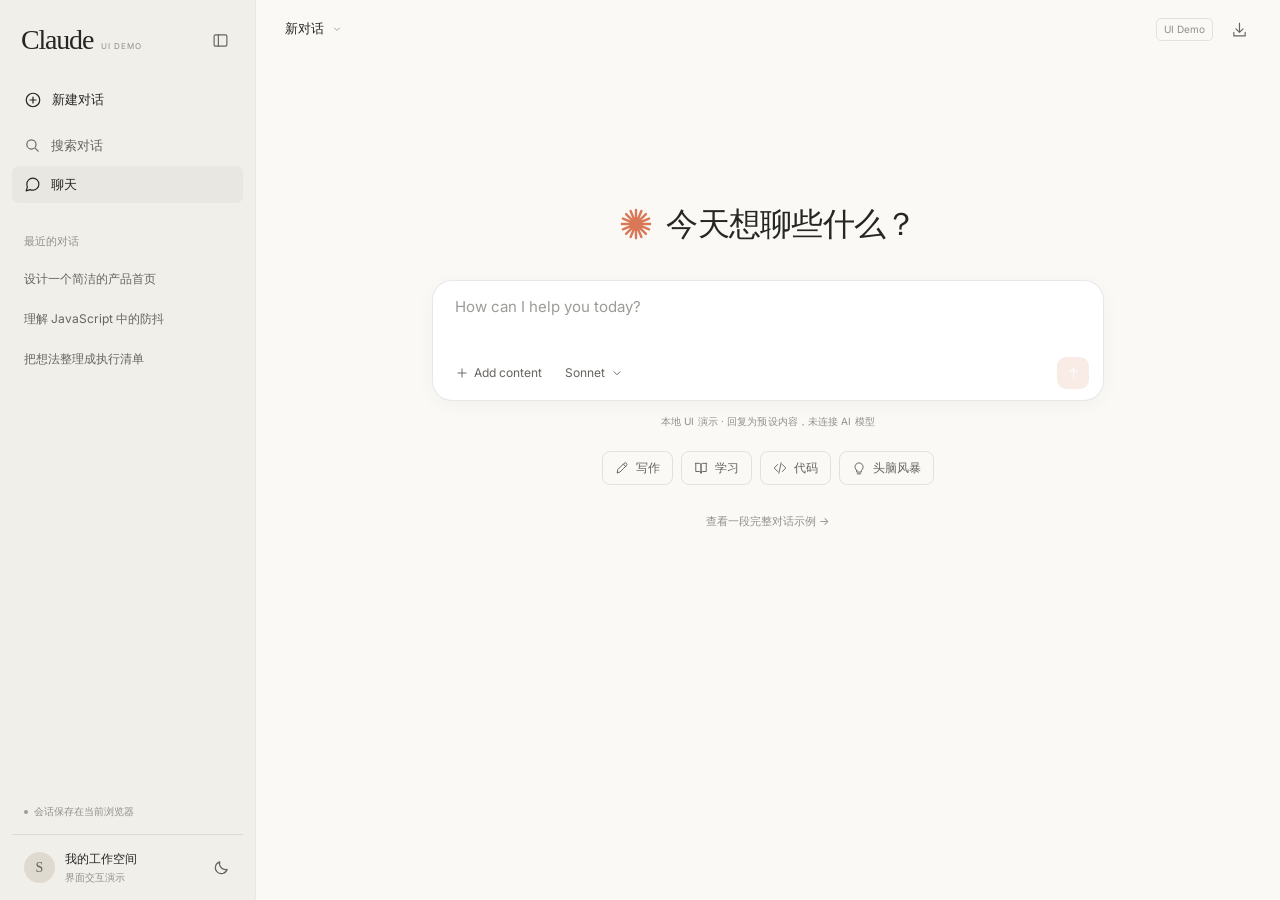
==== examples/claude-chat/index.html @ a217b553 "Add approved chat demo and reusable v3 design reference" ====
<!doctype html>
<html lang="zh-CN" data-theme="light">
<head><meta charset="utf-8"><meta name="viewport" content="width=device-width,initial-scale=1"><meta name="description" content="Claude 风格的完整聊天界面交互示例。会话、模型菜单、附件、思考过程、消息与深色主题。"><meta name="theme-color" content="#faf9f6"><title>Claude UI Demo</title><link rel="icon" href="assets/favicon.svg"><link rel="stylesheet" href="assets/fonts.css"><link rel="stylesheet" href="assets/reference.css"><link rel="stylesheet" href="assets/chat.css"></head>
<body>
<a class="skip" href="#main-content">跳到聊天内容</a>
<div class="app" id="app">
  <button id="nav-scrim" class="nav-scrim" aria-label="关闭会话导航" tabindex="-1"></button>
  <aside class="sidebar" id="sidebar" aria-label="会话导航">
    <div class="sidebar-brand"><button class="wordmark" data-action="new" aria-label="开始新对话">Claude<span>UI DEMO</span></button><button class="icon-btn" data-action="toggle-nav" aria-label="收起侧栏" title="收起侧栏"><span data-icon="panel"></span></button></div>
    <button class="new-chat" data-action="new"><span data-icon="plus-circle"></span><span>新建对话</span><kbd>⌘ ⇧ O</kbd></button>
    <button class="nav-item" data-action="search"><span data-icon="search"></span><span>搜索对话</span><kbd>⌘ K</kbd></button>
    <button class="nav-item active" data-action="home"><span data-icon="chat"></span><span>聊天</span></button>
    <div class="history-label">最近的对话</div><nav id="history" class="history" aria-label="最近的对话"></nav>
    <div class="sidebar-bottom"><div class="local-hint"><span></span>会话保存在当前浏览器</div><div class="account-row"><button class="account" data-action="about"><span class="avatar">S</span><span><strong>我的工作空间</strong><small>界面交互演示</small></span></button><button class="icon-btn" data-action="theme" id="theme-button" aria-label="切换深色主题" title="切换深色主题"><span data-icon="moon"></span></button></div></div>
  </aside>
  <div class="workspace"><header class="topbar"><div class="topbar-left"><button class="icon-btn open-sidebar" data-action="toggle-nav" aria-label="展开会话导航" aria-controls="sidebar" aria-expanded="false"><span data-icon="panel"></span></button><button id="thread-title" class="thread-title" data-action="rename">新对话<span data-icon="chevron-down"></span></button></div><div class="topbar-right"><span class="demo-badge">UI Demo</span><button class="icon-btn" data-action="export" aria-label="导出当前对话" title="导出当前对话"><span data-icon="download"></span></button></div></header><main id="main-content" tabindex="-1"></main></div>
</div>
<dialog id="search-dialog" class="search-dialog" aria-labelledby="search-heading"><h2 id="search-heading" class="sr-only">搜索对话</h2><div class="search-field"><span data-icon="search"></span><input id="search-input" aria-label="搜索对话内容" placeholder="搜索对话…" autocomplete="off"><button data-action="close-search" class="escape-key">ESC</button></div><div id="search-results"></div><footer>搜索标题与消息内容<span>Enter 打开 · Esc 关闭</span></footer></dialog>
<dialog id="rename-dialog" class="small-dialog" aria-labelledby="rename-heading"><h2 id="rename-heading">重命名对话</h2><form id="rename-form"><label for="rename-input" class="sr-only">对话标题</label><input id="rename-input" class="text-field" maxlength="80" required><div class="dialog-actions"><button type="button" class="btn secondary" data-action="close-rename">取消</button><button class="btn ink" type="submit">保存</button></div></form></dialog>
<dialog id="about-dialog" class="small-dialog" aria-labelledby="about-heading"><div class="about-symbol" data-icon="asterisk"></div><h2 id="about-heading">Claude 风格聊天界面</h2><p>这个实例用于体验布局与交互。模型菜单、会话记录、附件和消息操作可用；回复来自本地预设，没有连接真实 AI 模型。</p><p>对话与附件文本只保存在当前浏览器，不上传到服务器。可以导出为 Markdown。</p><div class="dialog-actions"><button class="btn ink" data-action="close-about">了解</button></div></dialog>
<input type="file" id="file-input" accept=".txt,.md,.json" hidden><div class="toast" id="toast" role="status" aria-live="polite"></div>
<script src="assets/interactions.js"></script><script src="assets/chat.js"></script>
</body></html>
---- examples/claude-chat/assets/fonts.css ----
@font-face{font-family:Inter;font-style:normal;font-weight:400;font-display:swap;src:url('fonts/inter-400.ttf') format('truetype');}
@font-face{font-family:Inter;font-style:normal;font-weight:500;font-display:swap;src:url('fonts/inter-500.ttf') format('truetype');}
@font-face{font-family:Inter;font-style:normal;font-weight:600;font-display:swap;src:url('fonts/inter-600.ttf') format('truetype');}
---- examples/claude-chat/assets/reference.css ----
/* Claude web reference v2.0 · Figma 2026-10-14 / integration 2026-10-15
 * Source: MCP Apps for Claude Community UI kit v1.1.
 * Color values: visible canvas annotations, not Figma API values.
 * --ref-* sizes, spacing, layout and component aliases are recommendations.
 * Conflicting source annotations are quarantined in tokens.json.
 * No font binaries, Claude logos, production CSS or runtime SDK included.
 */
:root, [data-theme="light"] {
  color-scheme: light;
  --color-background-primary: #ffffff;
  --color-background-secondary: #f5f4ed;
  --color-background-tertiary: #faf9f5;
  --color-background-inverse: #141413;
  --color-background-ghost: rgb(255 255 255 / 0);
  --color-background-disabled: rgb(255 255 255 / .5);
  --color-text-primary: #141413;
  --color-text-secondary: #3d3d3a;
  --color-text-tertiary: #73726c;
  --color-text-inverse: #ffffff;
  --color-text-ghost: rgb(115 114 108 / .5);
  --color-text-info: #3266ad;
  --color-text-danger: #7f2c28;
  --color-text-success: #275b19;
  --color-text-warning: #5a4815;
  --color-border-primary: rgb(31 30 29 / .4);
  --color-border-secondary: rgb(31 30 29 / .3);
  --color-border-tertiary: rgb(31 30 29 / .15);
  --color-border-inverse: rgb(255 255 255 / .3);
  --color-border-ghost: rgb(31 30 29 / 0);
  --color-border-info: #4682d5;
  --color-border-danger: #a73339;
  --color-border-success: #437426;
  --color-border-warning: #805c1f;
  --color-border-disabled: rgb(31 30 29 / .1);
  --color-ring-primary: rgb(20 20 19 / .7);
  --color-ring-secondary: rgb(61 61 58 / .7);
  --color-ring-inverse: rgb(255 255 255 / .7);
  --color-ring-info: rgb(50 102 173 / .5);
  --color-ring-danger: rgb(167 61 57 / .5);
  --color-ring-success: rgb(67 116 38 / .5);
  --color-ring-warning: rgb(128 92 31 / .5);
}

[data-theme="dark"] {
  color-scheme: dark;
  --color-background-primary: #30302e;
  --color-background-secondary: #262624;
  --color-background-tertiary: #141413;
  --color-background-inverse: #faf9f5;
  --color-background-ghost: rgb(48 48 46 / 0);
  --color-background-disabled: rgb(48 48 46 / .5);
  --color-text-primary: #faf9f5;
  --color-text-secondary: #c2c0b6;
  --color-text-tertiary: #9c9a92;
  --color-text-inverse: #141413;
  --color-text-ghost: rgb(156 154 146 / .5);
  --color-text-info: #80aadd;
  --color-text-danger: #ee8884;
  --color-text-success: #7ab948;
  --color-text-warning: #d1a041;
  --color-border-primary: rgb(222 220 209 / .4);
  --color-border-secondary: rgb(222 220 209 / .3);
  --color-border-tertiary: rgb(222 220 209 / .15);
  --color-border-inverse: rgb(20 20 19 / .15);
  --color-border-ghost: rgb(222 220 209 / 0);
  --color-border-info: #4682d5;
  --color-border-danger: #cd5c58;
  --color-border-disabled: rgb(222 220 219 / .1);
  --color-ring-primary: rgb(250 249 245 / .7);
  --color-ring-inverse: rgb(20 20 19 / .7);
  --color-ring-info: rgb(128 170 221 / .5);
  --color-ring-danger: rgb(205 92 88 / .5);
  --color-ring-success: rgb(89 145 48 / .5);
  --color-ring-warning: rgb(168 120 41 / .5);
  --color-border-success: initial; /* unresolved source value */
  --color-border-warning: initial; /* unresolved source value */
  --color-ring-secondary: initial; /* unresolved source value */
}

/* Implementation recommendations below. */
:root {
  --font-sans: "Anthropic Sans", -apple-system, BlinkMacSystemFont, "Segoe UI", "PingFang SC", "Microsoft YaHei", sans-serif;
  --font-serif: "Anthropic Serif", Georgia, "Songti SC", serif;
  --font-mono: "JetBrains Mono", "SFMono-Regular", Consolas, monospace;
  --font-weight-normal: 400; --font-weight-medium: 500;
  --font-weight-semibold: 600; --font-weight-bold: 700;
  --ref-space-4: 4px;
  --ref-space-8: 8px;
  --ref-space-12: 12px;
  --ref-space-16: 16px;
  --ref-space-24: 24px;
  --ref-space-32: 32px;
  --ref-space-48: 48px;
  --ref-space-64: 64px;
  --ref-radius-xs: 4px;
  --ref-radius-sm: 6px;
  --ref-radius-md: 8px;
  --ref-radius-lg: 12px;
  --ref-radius-xl: 16px;
  --ref-radius-full: 9999px;
  --ref-text-xs-size: 12px; --ref-text-xs-leading: 18px;
  --ref-text-sm-size: 14px; --ref-text-sm-leading: 20px;
  --ref-text-md-size: 16px; --ref-text-md-leading: 24px;
  --ref-text-lg-size: 18px; --ref-text-lg-leading: 28px;
  --ref-heading-xs-size: 14px; --ref-heading-xs-leading: 20px;
  --ref-heading-sm-size: 16px; --ref-heading-sm-leading: 24px;
  --ref-heading-md-size: 18px; --ref-heading-md-leading: 26px;
  --ref-heading-lg-size: 20px; --ref-heading-lg-leading: 28px;
  --ref-heading-xl-size: 24px; --ref-heading-xl-leading: 32px;
  --ref-heading-2xl-size: 30px; --ref-heading-2xl-leading: 38px;
  --ref-heading-3xl-size: 36px; --ref-heading-3xl-leading: 44px;
  --ref-sidebar-width: 248px; --ref-rail-width: 56px;
  --ref-chat-max-width: 760px; --ref-workspace-max-width: 1120px;
  --ref-page-padding: 32px; --ref-control-height: 40px;
  --ref-shadow: 0 1px 3px rgb(20 20 19 / .08);
  --ref-motion: 120ms;
}
.claude-ref { font-family: var(--font-sans); color: var(--color-text-primary); background: var(--color-background-tertiary); line-height: 1.5; }
.claude-ref *, .claude-ref *::before, .claude-ref *::after { box-sizing: border-box; }
.cr-btn, .cr-icon-btn { display: inline-flex; align-items: center; justify-content: center; gap: 8px; min-height: 36px; padding: 7px 14px; border: 1px solid var(--color-border-tertiary); border-radius: var(--ref-radius-md); background: var(--color-background-primary); color: var(--color-text-primary); font: 500 14px/20px var(--font-sans); cursor: pointer; text-decoration: none; transition: background-color var(--ref-motion), border-color var(--ref-motion); }
.cr-btn--primary { background: var(--color-background-inverse); color: var(--color-text-inverse); border-color: transparent; }
.cr-btn--danger { background: #a73339; color: #fff; border-color: transparent; } /* recommendation derived from annotated border-danger; source danger-fill unresolved */
.cr-btn--small { min-height: 32px; padding: 5px 10px; }
.cr-icon-btn { width: 36px; padding: 7px; background: transparent; }
.cr-btn:hover:not(:disabled), .cr-icon-btn:hover:not(:disabled) { filter: brightness(.95); }
.cr-btn:disabled, .cr-icon-btn:disabled { opacity: .45; cursor: not-allowed; }
.cr-btn:focus-visible, .cr-icon-btn:focus-visible, .cr-input:focus-visible, .cr-textarea:focus-visible, .cr-nav-link:focus-visible { outline: 2px solid var(--color-ring-primary); outline-offset: 2px; }
.cr-input, .cr-textarea { display: block; width: 100%; min-height: var(--ref-control-height); padding: 9px 12px; border: 1px solid var(--color-border-tertiary); border-radius: var(--ref-radius-md); color: var(--color-text-primary); background: var(--color-background-primary); font: 400 16px/22px var(--font-sans); }
.cr-input::placeholder, .cr-textarea::placeholder { color: var(--color-text-tertiary); }
.cr-input:disabled, .cr-textarea:disabled { opacity: .45; cursor: not-allowed; }
.cr-input[aria-invalid="true"] { border-color: var(--color-border-danger); }
.cr-textarea { min-height: 120px; resize: vertical; }
.cr-field { display: grid; gap: 8px; }
.cr-field label { font-size: 14px; font-weight: 500; }
.cr-help { margin: 0; color: var(--color-text-secondary); font-size: 12px; }
.cr-error { color: var(--color-text-danger); }
.cr-check, .cr-radio { accent-color: var(--color-border-info); width: 16px; height: 16px; vertical-align: middle; }
.cr-switch { appearance: none; width: 36px; height: 20px; border-radius: 999px; border: 1px solid var(--color-border-secondary); background: var(--color-background-secondary); position: relative; vertical-align: middle; cursor: pointer; }
.cr-switch::before { content: ""; position: absolute; width: 14px; height: 14px; left: 2px; top: 2px; border-radius: 50%; background: var(--color-text-tertiary); transition: transform var(--ref-motion); }
.cr-switch:checked { background: var(--color-border-info); border-color: var(--color-border-info); }
.cr-switch:checked::before { background: #fff; transform: translateX(16px); }
.cr-switch:focus-visible, .cr-check:focus-visible, .cr-radio:focus-visible { outline: 2px solid var(--color-ring-info); outline-offset: 3px; }
.cr-switch:disabled, .cr-check:disabled, .cr-radio:disabled { opacity: .45; cursor: not-allowed; }
.cr-card { padding: 16px; background: var(--color-background-primary); border: 1px solid var(--color-border-tertiary); border-radius: var(--ref-radius-lg); }
.cr-card-header { display: flex; align-items: center; justify-content: space-between; gap: 12px; padding-bottom: 12px; margin-bottom: 16px; border-bottom: 1px solid var(--color-border-tertiary); font-size: 14px; font-weight: 500; }
.cr-nav { background: var(--color-background-secondary); padding: 12px; }
.cr-nav-link { display: flex; gap: 8px; align-items: center; padding: 8px 10px; border-radius: var(--ref-radius-sm); color: var(--color-text-secondary); text-decoration: none; font-size: 14px; }
.cr-nav-link[aria-current="page"], .cr-nav-link:hover { background: var(--color-background-primary); color: var(--color-text-primary); }
.cr-shell { display: grid; grid-template-columns: var(--ref-sidebar-width) minmax(0,1fr); min-height: 100dvh; }
.cr-main { min-width: 0; padding: var(--ref-page-padding); }
.cr-reading { max-width: var(--ref-chat-max-width); margin-inline: auto; }
.cr-workspace { max-width: var(--ref-workspace-max-width); margin-inline: auto; }
.cr-message { margin-block: 24px; font-size: 16px; line-height: 1.7; }
.cr-message--user { margin-left: auto; max-width: 85%; width: fit-content; padding: 10px 14px; background: var(--color-background-secondary); border-radius: var(--ref-radius-lg); font: 400 14px/22px var(--font-sans); }
.cr-message--assistant { font-family: var(--font-serif); }
.cr-composer { padding: 16px; border: 1px solid var(--color-border-tertiary); border-radius: var(--ref-radius-xl); background: var(--color-background-primary); box-shadow: var(--ref-shadow); }
.cr-composer textarea { width: 100%; min-height: 64px; border: none; background: transparent; resize: vertical; color: var(--color-text-primary); font: 400 16px/24px var(--font-sans); }
.cr-composer textarea:focus-visible { outline: 2px solid var(--color-ring-primary); outline-offset: 3px; border-radius: 4px; }
.cr-composer-actions { display: flex; justify-content: space-between; align-items: center; gap: 12px; margin-top: 12px; }
.cr-send { background: var(--ref-brand-accent); color: white; border-color: transparent; }
.cr-skeleton { height: 16px; background: var(--color-background-secondary); border-radius: 6px; }
@media (max-width: 900px) { .cr-shell { grid-template-columns: 1fr; } .cr-shell > .cr-nav { display: none; } /* Provide an accessible menu trigger in your app. */ }
@media (max-width: 640px) { .cr-main { padding: 16px; } .cr-btn, .cr-icon-btn { min-height: 44px; } .cr-icon-btn { width: 44px; } .cr-message--user { max-width: 92%; } }
@media (prefers-reduced-motion: reduce) { .claude-ref *, .claude-ref *::before { transition: none !important; animation: none !important; } }

/* v2 additions. Values below are project recommendations unless marked upstream.
 * Upstream: Caho1/open-claude-ui @ f4947c62a459f6413ed44b289a8d495962add1a2.
 * Existing --color-* annotations and quarantine are preserved.
 */
:root, [data-theme="light"] {
  --ref-accent-decorative: #d97757; /* upstream_code: cds-theme.css */
  --ref-accent-readable: #a64b32;
  --ref-on-accent-readable: #fff;
  --ref-brand-accent: var(--ref-accent-readable);
  --ref-shadow-rest: 0 1px 3px rgb(20 20 19 / .08);
  --ref-shadow-raised: 0 2px 4px rgb(20 20 19 / .05), 0 6px 16px rgb(20 20 19 / .08);
  --ref-shadow-popover: 0 8px 24px rgb(20 20 19 / .12), 0 0 0 1px var(--color-border-tertiary);
  --ref-shadow: var(--ref-shadow-rest);
}
[data-theme="dark"] {
  --ref-accent-readable: #df9c82;
  --ref-on-accent-readable: #141413;
  --ref-brand-accent: var(--ref-accent-readable);
  --ref-shadow-rest: 0 1px 3px rgb(0 0 0 / .24);
  --ref-shadow-raised: 0 2px 4px rgb(0 0 0 / .2), 0 6px 16px rgb(0 0 0 / .3);
  --ref-shadow-popover: 0 8px 24px rgb(0 0 0 / .4), 0 0 0 1px var(--color-border-tertiary);
  --ref-shadow: var(--ref-shadow-rest);
}
:root, [data-density="comfortable"] {
  --ref-button-height: 36px;
  --ref-button-small-height: 32px;
  --ref-control-height: 40px;
  --ref-control-gap: 8px;
  --ref-card-padding: 16px;
  --ref-composer-padding: 16px;
  --ref-page-padding: 32px;
  --ref-ui-size: 14px;
}
[data-density="compact"] {
  --ref-button-height: 32px;
  --ref-button-small-height: 28px;
  --ref-control-height: 36px;
  --ref-control-gap: 6px;
  --ref-card-padding: 14px;
  --ref-composer-padding: 14px;
  --ref-page-padding: 24px;
  --ref-ui-size: 13px;
}
:root {
  --ref-space-2: 2px; --ref-space-6: 6px; --ref-space-10: 10px;
  --ref-space-14: 14px; --ref-space-20: 20px;
  --ref-radius-control: 8px;
  --ref-radius-attachment: 10px;
  --ref-radius-card: 12px;
  --ref-radius-code: 12px;
  --ref-radius-dialog: 16px;
  --ref-radius-message: 18px;
  --ref-radius-composer: 20px;
  --ref-motion-fast: 120ms;
  --ref-motion-standard: 180ms;
  --ref-motion-panel: 240ms;
  --ref-ease-out: cubic-bezier(.16, 1, .3, 1);
}
.cr-btn, .cr-icon-btn {
  min-height: var(--ref-button-height);
  gap: var(--ref-control-gap);
  padding-block: 4px;
  border-radius: var(--ref-radius-control);
  font-size: var(--ref-ui-size);
  transition: background-color var(--ref-motion-fast) var(--ref-ease-out), border-color var(--ref-motion-fast) var(--ref-ease-out);
}
.cr-btn--small { min-height: var(--ref-button-small-height); padding: 2px 10px; }
.claude-ref [hidden] { display:none !important; }
.cr-btn--micro { min-height: 24px; padding: 2px 8px; font-size: 12px; line-height: 18px; border-radius: 6px; }
.cr-btn--secondary { border-color: transparent; background: var(--color-background-secondary); }
.cr-btn--ghost { border-color: transparent; background: transparent; }
.cr-btn--ghost:hover:not(:disabled) { background: var(--color-background-secondary); }
.cr-btn--accent, .cr-send { background: var(--ref-accent-readable); color: var(--ref-on-accent-readable); border-color: transparent; }
.cr-icon-btn { width: var(--ref-button-height); padding: 4px; }
.cr-input { height: var(--ref-control-height); min-height: var(--ref-control-height); padding-block: 4px; }
.cr-card { border-radius: var(--ref-radius-card); padding: var(--ref-card-padding); }
.cr-composer { border-radius: var(--ref-radius-composer); padding: var(--ref-composer-padding); }
.cr-composer:focus-within { border-color: var(--color-border-secondary); box-shadow: var(--ref-shadow-rest); }
.cr-message--user { border-radius: var(--ref-radius-message); }
.cr-number { font-variant-numeric: tabular-nums; }
.cr-toolbar-container { container-type: inline-size; container-name: cr-toolbar; }
.cr-toolbar { display:flex; align-items:center; gap:var(--ref-control-gap); min-width:0; flex-wrap:wrap; }
.cr-toolbar-title { min-width:0; flex:1 1 120px; overflow-wrap:anywhere; }
.cr-toolbar kbd { font: 12px var(--font-mono); color: var(--color-text-secondary); }
@container cr-toolbar (max-width: 480px) { .cr-toolbar .cr-optional-shortcut { display:none; } }
@container cr-toolbar (max-width: 384px) {
  .cr-toolbar { gap:6px; }
  .cr-toolbar .cr-toolbar-title { flex-basis:100%; }
  .cr-toolbar .cr-btn { flex:1 1 auto; }
}
.cr-dialog { box-sizing:border-box; width:min(440px, calc(100% - 32px)); max-height:calc(100dvh - 32px); overflow:auto; color:var(--color-text-primary); background:var(--color-background-primary); border:1px solid var(--color-border-tertiary); padding:24px; border-radius:var(--ref-radius-dialog); box-shadow:var(--ref-shadow-popover); }
.cr-dialog::backdrop { background:rgb(20 20 19 / .45); }
.cr-dialog-actions { display:flex; gap:8px; justify-content:flex-end; margin-top:24px; }
.cr-dialog h2 { margin:0 0 12px; font:600 20px/28px var(--font-sans); }
.cr-dialog p { font-size:14px; line-height:1.7; }
.cr-field-error { font-size:12px; color:var(--color-text-danger); }
.cr-roving { display:flex; gap:8px; flex-wrap:wrap; }
.cr-roving [aria-pressed="true"] { background:var(--color-background-inverse); color:var(--color-text-inverse); }
@media (max-width:640px), (pointer:coarse) {
  .cr-btn, .cr-btn--small, .cr-btn--micro, .cr-icon-btn { min-height:44px; }
  .cr-icon-btn { width:44px; }
  .cr-input { min-height:44px; }
  .cr-main { padding:16px; }
}
@media (prefers-reduced-motion:reduce) {
  :root { --ref-motion-fast:0ms; --ref-motion-standard:0ms; --ref-motion-panel:0ms; }
  html { scroll-behavior:auto !important; }
  .claude-ref *, .claude-ref *::before, .claude-ref *::after { animation:none !important; transition:none !important; scroll-behavior:auto !important; }
}
---- examples/claude-chat/assets/chat.css ----
:root{--canvas:#faf9f6;--sidebar:#f0efea;--surface:#fff;--hover:#e8e7e2;--selected:#e4e3dd;--ink:#262624;--secondary:#66645f;--muted:#92908a;--border:rgba(25,25,23,.10);--strong-border:rgba(25,25,23,.18);--clay:#d97757;--clay-hover:#c86647;--user:#f0f1f5;--width:256px;--shadow:0 4px 20px rgba(0,0,0,.035),inset 0 0 0 1px var(--border);--popover-shadow:0 10px 28px #00000013,0 0 0 1px #0000000b;--font:Inter,-apple-system,BlinkMacSystemFont,"Segoe UI","PingFang SC","Microsoft YaHei",sans-serif}
[data-theme=dark]{--canvas:#262624;--sidebar:#1f1f1d;--surface:#30302e;--hover:#363633;--selected:#3a3a36;--ink:#e9e8e2;--secondary:#b4b2aa;--muted:#88877f;--border:rgba(255,255,245,.10);--strong-border:rgba(255,255,245,.19);--user:#383936;--shadow:0 4px 20px #00000016,inset 0 0 0 1px var(--border);--popover-shadow:0 10px 30px #0005,0 0 0 1px #ffffff13}
*{box-sizing:border-box}body{margin:0;background:var(--canvas);color:var(--ink);font:14px/1.5 var(--font);-webkit-font-smoothing:antialiased}button,input,textarea{font:inherit}button{color:inherit;cursor:pointer;border:0}button:disabled{cursor:default}a{color:inherit;text-decoration:none}p,h1,h2,h3{margin:0}button:focus-visible,a:focus-visible{outline:2px solid var(--clay);outline-offset:3px}input:focus-visible,textarea:focus-visible{outline:0}svg{width:18px;height:18px;fill:none;stroke:currentColor;stroke-width:1.65;stroke-linecap:round;stroke-linejoin:round;display:block;flex-shrink:0}::selection{background:#d9775733}.sr-only{position:absolute;width:1px;height:1px;overflow:hidden;clip:rect(0,0,0,0)}.skip{position:fixed;left:270px;top:-60px;z-index:99;padding:10px;background:var(--surface);border:1px solid var(--border)}.skip:focus{top:8px}[hidden]{display:none!important}.app{display:grid;grid-template-columns:var(--width) minmax(0,1fr);min-height:100dvh;transition:grid-template-columns 180ms ease}.sidebar{height:100dvh;position:sticky;top:0;display:flex;flex-direction:column;min-width:0;overflow:hidden;background:var(--sidebar);padding:21px 12px 14px;border-right:1px solid rgba(0,0,0,.025)}.sidebar-brand{display:flex;align-items:center;justify-content:space-between;padding:0 7px 0 9px;height:38px;margin-bottom:22px}.wordmark{font:28px/1.1 Georgia,"Times New Roman",serif;letter-spacing:-1.2px;background:none;display:flex;align-items:baseline;gap:8px;padding:0}.wordmark>span{font:8px var(--font);letter-spacing:.9px;color:var(--muted)}.icon-btn{display:inline-flex;align-items:center;justify-content:center;width:32px;height:32px;border-radius:8px;background:transparent;color:var(--secondary);flex-shrink:0}.icon-btn:hover{background:var(--hover);color:var(--ink)}.icon-btn svg{width:17px;height:17px}.new-chat,.nav-item{display:flex;align-items:center;gap:10px;width:100%;height:37px;border-radius:7px;background:transparent;padding:0 12px;text-align:left;font-size:13px}.new-chat{margin-bottom:9px;font-weight:500}.new-chat>svg{color:var(--clay);width:19px;height:19px}.nav-item{color:var(--secondary);margin-bottom:2px}.new-chat:hover,.nav-item:hover,.nav-item.active{background:var(--hover)}.nav-item.active{color:var(--ink)}.nav-item svg{width:17px;height:17px}.new-chat kbd,.nav-item kbd{font:10px var(--font);margin-left:auto;color:var(--muted);opacity:0;transition:opacity 120ms}.new-chat:hover kbd,.nav-item:hover kbd{opacity:1}.history-label{font-size:11px;color:var(--muted);padding:0 12px;margin:28px 0 10px;font-weight:500}.history{display:flex;flex-direction:column;gap:2px;overflow:auto;min-height:0}.history-item{display:block;text-align:left;background:transparent;color:var(--secondary);font-size:12px;line-height:1.5;padding:10px 12px;width:100%;white-space:nowrap;overflow:hidden;text-overflow:ellipsis;border-radius:6px}.history-item:hover{background:var(--hover);color:var(--ink)}.history-item.selected{background:var(--selected);color:var(--ink)}.history-empty{padding:9px 12px;color:var(--muted);font-size:12px}.sidebar-bottom{margin-top:auto;padding-top:28px}.local-hint{font-size:10px;color:var(--muted);display:flex;align-items:center;gap:6px;padding:0 12px 15px}.local-hint>span{width:4px;height:4px;border-radius:50%;background:#9c9c91}.account-row{border-top:1px solid var(--border);padding:14px 6px 0;display:flex;gap:8px;align-items:center}.account{display:flex;gap:10px;align-items:center;background:transparent;text-align:left;flex:1;min-width:0}.avatar{display:grid;place-items:center;width:31px;height:31px;border-radius:50%;background:#dedad0;color:#686358;font:14px Georgia,serif;flex-shrink:0}.account strong{display:block;font-size:12px;font-weight:500}.account small{display:block;font-size:10px;color:var(--muted);margin-top:2px}.workspace{min-width:0}.topbar{height:58px;display:flex;align-items:center;justify-content:space-between;padding:0 25px;gap:14px;position:sticky;top:0;z-index:8;background:var(--canvas)}.topbar-left,.topbar-right{display:flex;align-items:center;gap:10px;min-width:0}.thread-title{display:flex;align-items:center;gap:7px;background:transparent;font-size:13px;font-weight:500;max-width:420px;white-space:nowrap;overflow:hidden;text-overflow:ellipsis;padding:6px 4px;border-radius:6px}.thread-title svg{width:12px;height:12px;color:var(--muted)}.thread-title:hover{background:var(--hover)}.demo-badge{font-size:10px;color:var(--muted);padding:3px 7px;border:1px solid var(--border);border-radius:5px}.open-sidebar,.nav-scrim{display:none}main:focus{outline:none}.welcome{max-width:736px;margin:0 auto;padding:clamp(90px,16vh,170px) 32px 50px}.welcome-title{display:flex;align-items:center;justify-content:center;gap:13px;margin-bottom:35px}.welcome-title>svg{width:34px;height:34px;color:var(--clay);stroke-width:1.7}.welcome-title h1{font:400 32px/1.35 var(--font);letter-spacing:-.7px}.composer{position:relative;border-radius:20px;background:var(--surface);padding:15px 15px 12px;box-shadow:var(--shadow);transition:box-shadow 160ms ease}.composer:hover{box-shadow:0 4px 24px rgba(0,0,0,.05),inset 0 0 0 1px var(--strong-border)}.composer:focus-within{box-shadow:0 4px 24px rgba(0,0,0,.055),inset 0 0 0 1px var(--strong-border),0 0 0 1px var(--strong-border)}.composer textarea{display:block;resize:none;border:0;background:transparent;color:var(--ink);width:100%;min-height:52px;max-height:260px;font:400 15px/21px var(--font);padding:1px 8px 5px}.composer textarea::placeholder{color:#9c9b97}.composer-footer{display:flex;align-items:center;justify-content:space-between;gap:10px;margin-top:10px}.composer-left{display:flex;align-items:center;gap:7px;min-width:0}.composer-action{height:30px;display:flex;align-items:center;justify-content:center;gap:5px;padding:0 8px;background:transparent;color:var(--secondary);border-radius:6px;font-size:12px;white-space:nowrap}.composer-action:hover{background:var(--hover);color:var(--ink)}.composer-action svg{width:14px;height:14px}.composer-action .down{width:11px;height:11px;color:var(--muted)}.send-btn{width:32px;height:32px;display:grid;place-items:center;background:var(--clay);color:white;border-radius:9px;transition:transform 120ms,background 120ms;flex-shrink:0}.send-btn:hover{background:var(--clay-hover)}.send-btn:active{transform:scale(.95)}.send-btn:disabled{background:#d9775726;color:#fff9;cursor:default}.send-btn svg{width:17px;height:17px;stroke-width:2}.composer-note{font-size:10px;color:var(--muted);margin-top:13px;text-align:center;letter-spacing:.1px}.suggestions{display:flex;justify-content:center;gap:8px;flex-wrap:wrap;margin-top:22px}.suggestion{display:flex;align-items:center;gap:7px;font-size:12px;background:transparent;border:1px solid var(--border);border-radius:8px;height:34px;padding:0 12px;color:var(--secondary);transition:background 120ms,border-color 120ms}.suggestion:hover{background:var(--surface);border-color:var(--strong-border);color:var(--ink)}.suggestion svg{width:14px;height:14px}.home-example{display:block;width:fit-content;margin:27px auto 0;background:transparent;color:var(--muted);font-size:11px}.home-example:hover{color:var(--clay)}.popover-anchor{position:relative}.popover{position:absolute;bottom:39px;left:0;z-index:15;width:288px;padding:6px;border-radius:12px;background:var(--surface);box-shadow:var(--popover-shadow);border:1px solid var(--border)}.popover-title{font-size:10px;color:var(--muted);padding:8px 10px 6px;letter-spacing:.3px}.model-option{display:flex;align-items:center;justify-content:space-between;width:100%;padding:10px;text-align:left;background:transparent;border-radius:7px}.model-option:hover,.model-option.selected{background:var(--hover)}.model-option strong{display:block;font-size:13px;font-weight:500}.model-option small{display:block;font-size:11px;color:var(--muted);margin-top:2px}.model-option svg{width:15px;height:15px;color:var(--clay)}.thinking-option{border-top:1px solid var(--border);padding:12px 10px 8px;margin-top:5px;display:flex;justify-content:space-between;align-items:center;gap:12px;font-size:12px}.thinking-option p{font-size:10px;color:var(--muted);margin-top:3px}.toggle{appearance:none;width:29px;height:17px;border-radius:20px;background:#d2d0ca;position:relative;cursor:pointer;flex-shrink:0;transition:background 140ms}.toggle:before{content:"";width:13px;height:13px;background:white;border-radius:50%;position:absolute;top:2px;left:2px;box-shadow:0 1px 2px #0002;transition:transform 140ms}.toggle:checked{background:var(--clay)}.toggle:checked:before{transform:translateX(12px)}.add-menu{width:225px}.add-menu button{display:flex;align-items:center;gap:9px;width:100%;padding:10px 9px;background:transparent;font-size:12px;border-radius:7px;text-align:left}.add-menu button:hover{background:var(--hover)}.add-menu svg{width:16px;height:16px;color:var(--secondary)}.add-menu small{display:block;font-size:10px;color:var(--muted);padding:3px 9px 7px}.attachments{display:flex;gap:8px;overflow:auto;margin-bottom:12px;padding:2px}.attachment{position:relative;display:flex;align-items:center;gap:8px;min-width:140px;max-width:210px;background:var(--canvas);border:1px solid var(--border);border-radius:10px;padding:9px 27px 9px 9px}.attachment-type{width:29px;height:32px;border:1px solid var(--border);border-radius:5px;display:grid;place-items:center;background:var(--surface);font:9px var(--font);color:var(--clay);flex-shrink:0}.attachment strong{display:block;max-width:115px;overflow:hidden;text-overflow:ellipsis;white-space:nowrap;font-size:11px;font-weight:500}.attachment small{font-size:9px;color:var(--muted)}.attachment-remove{position:absolute;right:5px;top:5px;width:18px;height:18px;border-radius:50%;display:grid;place-items:center;background:transparent;color:var(--muted)}.attachment-remove svg{width:11px;height:11px}.attachment-remove:hover{background:var(--hover)}.conversation{max-width:784px;margin:0 auto;padding:34px 40px 0}.messages{display:flex;flex-direction:column;gap:30px;padding-bottom:26px}.user-message{align-self:flex-end;max-width:90%;background:var(--user);border-radius:18px;padding:12px 16px;font-size:14px;line-height:1.65;white-space:pre-wrap;overflow-wrap:anywhere}.user-attachments{display:flex;gap:6px;flex-wrap:wrap;margin-bottom:9px;color:var(--secondary);font-size:10px}.user-attachments>span{display:flex;align-items:center;gap:5px;border:1px solid var(--border);border-radius:5px;padding:4px 6px;background:var(--surface)}.user-attachments svg{width:12px;height:12px}.assistant-message{padding:0 2px}.assistant-label{display:flex;align-items:center;gap:8px;margin-bottom:12px;color:var(--secondary);font-size:11px}.assistant-label svg{width:18px;height:18px;color:var(--clay)}.assistant-label .model-badge{font-size:9px;color:var(--muted);margin-left:2px}.message-text{font-size:15px;line-height:1.8;overflow-wrap:anywhere}.message-text p{margin-bottom:16px}.message-text h3{font-size:16px;font-weight:600;margin:23px 0 11px}.message-text ul{margin:10px 0 18px;padding-left:24px}.message-text li{padding-left:2px;margin-bottom:6px}.message-text code{font:12px "SFMono-Regular",Consolas,monospace;background:var(--hover);padding:2px 5px;border-radius:4px}.message-text strong{font-weight:600}.message-actions{display:flex;gap:3px;align-items:center;margin-top:12px}.message-actions .icon-btn{width:28px;height:28px}.message-actions svg{width:14px;height:14px}.message-actions .copy-label{font-size:10px;color:var(--muted);margin-left:5px}.thinking-block{border:1px solid var(--border);border-radius:9px;margin:4px 0 17px;overflow:hidden}.thinking-header{display:flex;align-items:center;gap:8px;padding:10px 12px;width:100%;background:transparent;text-align:left;font-size:12px;color:var(--secondary)}.thinking-header>svg{width:13px;height:13px;margin-left:auto;transition:transform 140ms}.thinking-header[aria-expanded=true]>svg{transform:rotate(180deg)}.thinking-dot{width:5px;height:5px;border-radius:50%;background:var(--clay);animation:breathe 2.4s infinite}.thinking-body{padding:2px 13px 13px;font:11px/1.9 var(--font);color:var(--muted)}.thinking-body>div{padding:3px 0}.code-block{border-radius:11px;overflow:hidden;background:#171716;color:#d9d8d2;margin:18px 0;border:1px solid #30302d}.code-bar{display:flex;justify-content:space-between;align-items:center;padding:8px 13px;background:#20201e;color:#aaa99f;font:11px/1.5 var(--font);border-bottom:1px solid #36362d}.code-bar button{display:flex;align-items:center;gap:5px;background:transparent;color:#b8b7b0;font-size:10px}.code-bar svg{width:12px;height:12px}.code-block pre{padding:14px 16px;margin:0;overflow:auto;font:12px/1.8 "SFMono-Regular",Consolas,monospace;tab-size:2}.code-block pre code{background:none;color:inherit;padding:0;font:inherit}.artifact-card{display:flex;align-items:center;gap:12px;width:100%;padding:14px;border:1px solid var(--border);border-radius:10px;margin:19px 0 4px;background:var(--surface);text-align:left}.artifact-card:hover{border-color:var(--strong-border);box-shadow:0 3px 10px #00000005}.artifact-icon{display:grid;place-items:center;width:36px;height:36px;border-radius:8px;background:#d9775714;color:var(--clay)}.artifact-card strong{display:block;font-size:12px;font-weight:500}.artifact-card small{display:block;color:var(--muted);font-size:10px;margin-top:3px}.artifact-card>svg{margin-left:auto;width:16px;height:16px;color:var(--muted)}.reply-wrap{position:sticky;bottom:0;padding:18px 0 18px;background:var(--canvas);z-index:5}.reply-wrap:before{content:"";position:absolute;left:0;right:0;top:-22px;height:22px;background:linear-gradient(transparent,var(--canvas));pointer-events:none}.reply-wrap .composer-note{font-size:9px;margin-top:9px}.stop-btn{background:var(--clay);color:white}.stop-btn>span{width:10px;height:10px;background:currentColor;border-radius:2px}.loading-dots{display:flex;gap:4px;padding:10px 0 20px}.loading-dots span{width:5px;height:5px;border-radius:50%;background:var(--clay);animation:breathe 1.2s infinite}.loading-dots span:nth-child(2){animation-delay:160ms}.loading-dots span:nth-child(3){animation-delay:320ms}@keyframes breathe{50%{opacity:.3;transform:translateY(-1px)}}
.search-dialog,.small-dialog{border:1px solid var(--border);border-radius:14px;padding:0;background:var(--surface);color:var(--ink);box-shadow:0 24px 80px #0003;max-width:calc(100% - 32px)}.search-dialog::backdrop,.small-dialog::backdrop{background:#17171455;backdrop-filter:blur(2px)}.search-dialog{width:570px;margin-top:15vh}.search-field{display:flex;align-items:center;gap:12px;padding:19px 21px;border-bottom:1px solid var(--border)}.search-field>svg{color:var(--muted);width:19px;height:19px}.search-field input{flex:1;min-width:0;border:0;background:transparent;color:var(--ink);font-size:15px}.escape-key{font-size:9px;color:var(--muted);padding:3px 5px;background:transparent;border:1px solid var(--border);border-radius:4px}#search-results{max-height:380px;overflow:auto;padding:8px}.search-result{display:flex;gap:11px;align-items:center;width:100%;text-align:left;padding:12px;border-radius:8px;background:transparent}.search-result:hover,.search-result:focus{background:var(--hover)}.search-result>svg{width:16px;height:16px;color:var(--secondary)}.search-result strong{display:block;font-size:13px;font-weight:500}.search-result small{font-size:11px;color:var(--muted);display:block;max-width:410px;white-space:nowrap;overflow:hidden;text-overflow:ellipsis;margin-top:3px}.search-dialog footer{display:flex;justify-content:space-between;padding:12px 20px;border-top:1px solid var(--border);font-size:10px;color:var(--muted)}.empty-search{padding:35px;text-align:center;color:var(--muted);font-size:13px}.small-dialog{width:420px;padding:27px}.small-dialog h2{font-size:18px;font-weight:600;margin:0 0 18px}.small-dialog p{font-size:13px;line-height:1.85;color:var(--secondary);margin-bottom:12px}.about-symbol{color:var(--clay);margin-bottom:18px}.about-symbol svg{width:28px;height:28px}.text-field{width:100%;height:39px;padding:8px 11px;border:1px solid var(--strong-border);border-radius:7px;background:var(--surface);color:var(--ink);font-size:14px}.text-field:focus{box-shadow:0 0 0 2px #d977571c}.dialog-actions{display:flex;gap:8px;justify-content:flex-end;margin-top:22px}.btn{height:32px;display:inline-flex;align-items:center;justify-content:center;gap:6px;border-radius:8px;padding:0 13px;font-size:12px}.btn.secondary{border:1px solid var(--border);background:var(--surface)}.btn.ink{background:var(--ink);color:var(--surface)}.toast{position:fixed;bottom:25px;left:calc(50% + 100px);transform:translateX(-50%);background:var(--ink);color:var(--surface);font-size:12px;border-radius:8px;padding:10px 15px;box-shadow:0 3px 15px #0002;z-index:100;pointer-events:none;opacity:0;transition:opacity 150ms;max-width:calc(100% - 32px)}.toast.visible{opacity:1}.app.nav-collapsed{--width:0px}.nav-collapsed .sidebar{padding:0;border:0;visibility:hidden}.nav-collapsed .open-sidebar{display:flex}
@media(min-width:1600px){.welcome{padding-top:18vh}.conversation{padding-top:40px}}
@media(max-width:1050px){:root{--width:232px}.welcome{padding:clamp(75px,15vh,140px) 28px 40px}.welcome-title h1{font-size:29px}.conversation{padding-inline:30px}.sidebar-brand{padding-left:8px}.wordmark{font-size:26px}.wordmark>span{font-size:7px}}
@media(max-width:760px){.app,.app.nav-collapsed{display:block}.sidebar,.nav-collapsed .sidebar{position:fixed;left:0;top:0;width:256px;height:100dvh;z-index:40;transform:translateX(-100%);transition:transform 180ms ease;padding:21px 12px 14px;visibility:visible;border-right:1px solid var(--border)}.drawer-open .sidebar{transform:translateX(0)}.nav-scrim{position:fixed;inset:0;z-index:39;background:#1717144a;backdrop-filter:blur(2px);display:none}.drawer-open .nav-scrim{display:block}.open-sidebar{display:flex}.topbar{padding:0 14px;height:56px}.thread-title{font-size:12px;max-width:215px}.topbar-right{gap:6px}.demo-badge{font-size:9px;padding:3px 6px}.topbar-right .icon-btn{display:none}.welcome{padding:clamp(95px,19vh,160px) 20px 40px;max-width:600px}.welcome-title{gap:9px;margin-bottom:28px}.welcome-title h1{font-size:26px;letter-spacing:-.5px}.welcome-title>svg{width:27px;height:27px}.composer{padding:14px 12px 10px;border-radius:20px}.composer textarea{font-size:16px;line-height:1.5;min-height:66px;padding-left:6px}.composer-left{gap:2px}.composer-action{font-size:11px;padding:0 6px;height:34px}.composer-action svg{width:14px;height:14px}.send-btn{width:34px;height:34px}.composer-note{font-size:9px;margin-top:12px}.suggestions{gap:7px;margin-top:19px}.suggestion{height:34px;font-size:11px;padding:0 10px}.suggestion svg{width:13px;height:13px}.home-example{margin-top:24px;font-size:10px}.conversation{padding:23px 20px 0}.messages{gap:25px}.message-text{font-size:15px;line-height:1.85}.user-message{max-width:95%;font-size:14px;padding:11px 15px}.assistant-label{font-size:11px}.reply-wrap{padding-bottom:12px}.popover{width:268px;left:-45px}.add-menu{width:215px;left:0}.search-dialog{margin-top:10vh}.search-dialog footer>span{display:none}.search-result small{max-width:260px}.small-dialog{padding:24px}.toast{left:50%}.code-block pre{font-size:11px}.history-item{padding-block:12px}.new-chat,.nav-item{height:42px}}
@media(pointer:coarse){.icon-btn,.send-btn{width:40px;height:40px}.composer-action{min-height:40px}.suggestion,.btn{min-height:40px}.attachment-remove{width:24px;height:24px}.model-option{min-height:52px}}
@media(prefers-reduced-motion:reduce){*,*::before,*::after{transition:none!important;animation:none!important;scroll-behavior:auto!important}}

.conversation{display:flex;flex-direction:column;min-height:calc(100dvh - 58px)}.messages{flex:1}.reply-wrap{margin-top:auto}
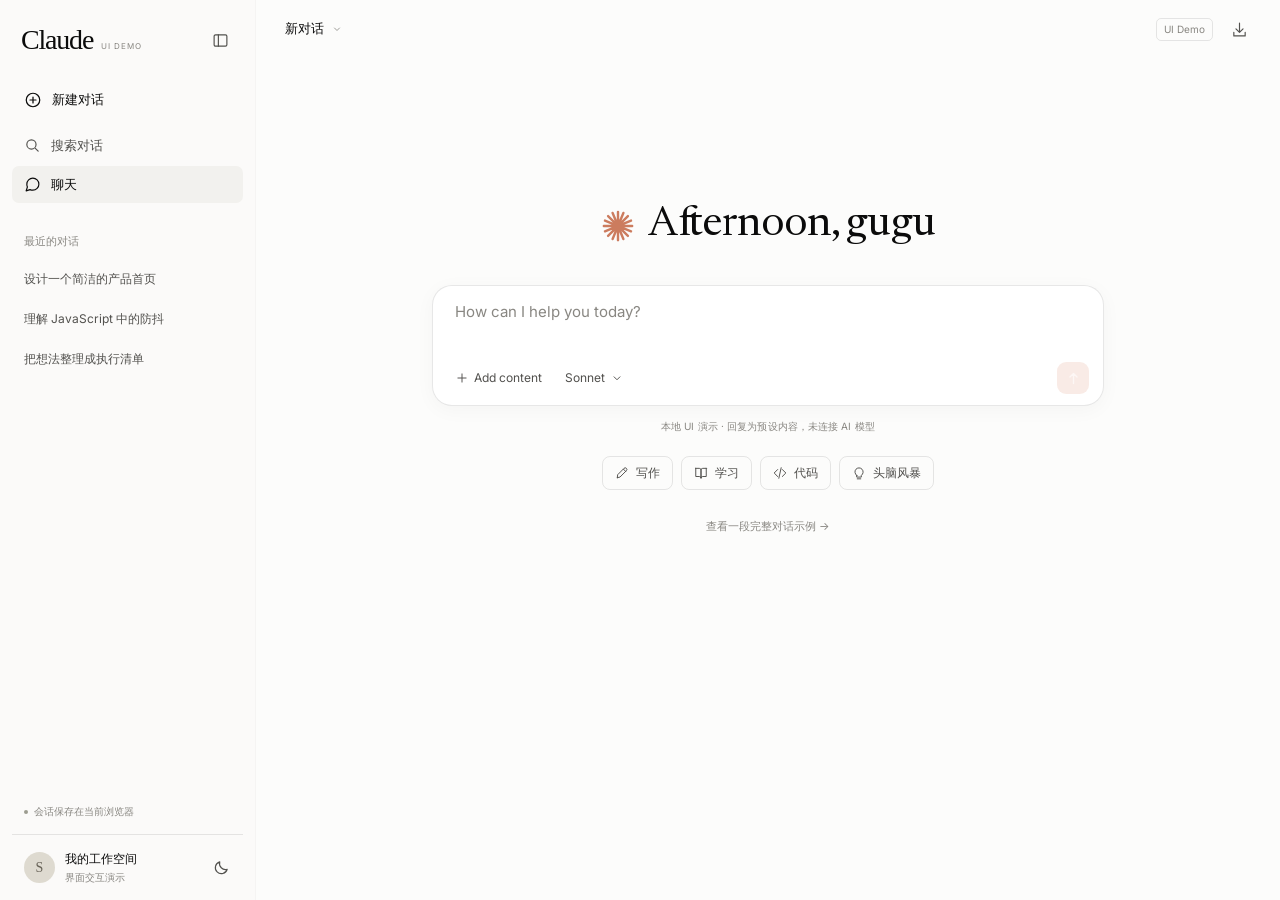
==== commit e4fa97d0: "Add Afternoon Display font and v3.2 chat reference" ====
--- a/examples/claude-chat/index.html
+++ b/examples/claude-chat/index.html
@@ -1,6 +1,6 @@
 <!doctype html>
 <html lang="zh-CN" data-theme="light">
-<head><meta charset="utf-8"><meta name="viewport" content="width=device-width,initial-scale=1"><meta name="description" content="Claude 风格的完整聊天界面交互示例。会话、模型菜单、附件、思考过程、消息与深色主题。"><meta name="theme-color" content="#faf9f6"><title>Claude UI Demo</title><link rel="icon" href="assets/favicon.svg"><link rel="stylesheet" href="assets/fonts.css"><link rel="stylesheet" href="assets/reference.css"><link rel="stylesheet" href="assets/chat.css"></head>
+<head><meta charset="utf-8"><meta name="viewport" content="width=device-width,initial-scale=1"><meta name="description" content="Claude 风格的完整聊天界面交互示例。会话、模型菜单、附件、思考过程、消息与深色主题。"><meta name="theme-color" content="#fcfcfb"><title>Claude UI Demo</title><link rel="icon" href="assets/favicon.svg"><link rel="stylesheet" href="assets/fonts.css"><link rel="stylesheet" href="assets/reference.css"><link rel="stylesheet" href="assets/chat.css"></head>
 <body>
 <a class="skip" href="#main-content">跳到聊天内容</a>
 <div class="app" id="app">
--- a/examples/claude-chat/assets/fonts.css
+++ b/examples/claude-chat/assets/fonts.css
@@ -1,3 +1,4 @@
 @font-face{font-family:Inter;font-style:normal;font-weight:400;font-display:swap;src:url('fonts/inter-400.ttf') format('truetype');}
 @font-face{font-family:Inter;font-style:normal;font-weight:500;font-display:swap;src:url('fonts/inter-500.ttf') format('truetype');}
 @font-face{font-family:Inter;font-style:normal;font-weight:600;font-display:swap;src:url('fonts/inter-600.ttf') format('truetype');}
+@font-face{font-family:'Afternoon Display';font-style:normal;font-weight:400;font-display:swap;src:url('fonts/afternoon-display-regular.woff2') format('woff2');}
--- a/examples/claude-chat/assets/chat.css
+++ b/examples/claude-chat/assets/chat.css
@@ -1,10 +1,10 @@
-:root{--canvas:#faf9f6;--sidebar:#f0efea;--surface:#fff;--hover:#e8e7e2;--selected:#e4e3dd;--ink:#262624;--secondary:#66645f;--muted:#92908a;--border:rgba(25,25,23,.10);--strong-border:rgba(25,25,23,.18);--clay:#d97757;--clay-hover:#c86647;--user:#f0f1f5;--width:256px;--shadow:0 4px 20px rgba(0,0,0,.035),inset 0 0 0 1px var(--border);--popover-shadow:0 10px 28px #00000013,0 0 0 1px #0000000b;--font:Inter,-apple-system,BlinkMacSystemFont,"Segoe UI","PingFang SC","Microsoft YaHei",sans-serif}
+:root{--canvas:#fcfcfb;--sidebar:#fbfaf9;--surface:#fff;--hover:#f2f1ee;--selected:#edece8;--ink:#0b0b0b;--secondary:#52514e;--muted:#898782;--border:rgba(25,25,23,.10);--strong-border:rgba(25,25,23,.18);--clay:#cc7c5e;--clay-hover:#c86647;--user:#f0f1f5;--width:256px;--shadow:0 4px 20px rgba(0,0,0,.035),inset 0 0 0 1px var(--border);--popover-shadow:0 10px 28px #00000013,0 0 0 1px #0000000b;--font-title:"Afternoon Display",Georgia,"Times New Roman",serif;--font:Inter,-apple-system,BlinkMacSystemFont,"Segoe UI","PingFang SC","Microsoft YaHei",sans-serif}
 [data-theme=dark]{--canvas:#262624;--sidebar:#1f1f1d;--surface:#30302e;--hover:#363633;--selected:#3a3a36;--ink:#e9e8e2;--secondary:#b4b2aa;--muted:#88877f;--border:rgba(255,255,245,.10);--strong-border:rgba(255,255,245,.19);--user:#383936;--shadow:0 4px 20px #00000016,inset 0 0 0 1px var(--border);--popover-shadow:0 10px 30px #0005,0 0 0 1px #ffffff13}
-*{box-sizing:border-box}body{margin:0;background:var(--canvas);color:var(--ink);font:14px/1.5 var(--font);-webkit-font-smoothing:antialiased}button,input,textarea{font:inherit}button{color:inherit;cursor:pointer;border:0}button:disabled{cursor:default}a{color:inherit;text-decoration:none}p,h1,h2,h3{margin:0}button:focus-visible,a:focus-visible{outline:2px solid var(--clay);outline-offset:3px}input:focus-visible,textarea:focus-visible{outline:0}svg{width:18px;height:18px;fill:none;stroke:currentColor;stroke-width:1.65;stroke-linecap:round;stroke-linejoin:round;display:block;flex-shrink:0}::selection{background:#d9775733}.sr-only{position:absolute;width:1px;height:1px;overflow:hidden;clip:rect(0,0,0,0)}.skip{position:fixed;left:270px;top:-60px;z-index:99;padding:10px;background:var(--surface);border:1px solid var(--border)}.skip:focus{top:8px}[hidden]{display:none!important}.app{display:grid;grid-template-columns:var(--width) minmax(0,1fr);min-height:100dvh;transition:grid-template-columns 180ms ease}.sidebar{height:100dvh;position:sticky;top:0;display:flex;flex-direction:column;min-width:0;overflow:hidden;background:var(--sidebar);padding:21px 12px 14px;border-right:1px solid rgba(0,0,0,.025)}.sidebar-brand{display:flex;align-items:center;justify-content:space-between;padding:0 7px 0 9px;height:38px;margin-bottom:22px}.wordmark{font:28px/1.1 Georgia,"Times New Roman",serif;letter-spacing:-1.2px;background:none;display:flex;align-items:baseline;gap:8px;padding:0}.wordmark>span{font:8px var(--font);letter-spacing:.9px;color:var(--muted)}.icon-btn{display:inline-flex;align-items:center;justify-content:center;width:32px;height:32px;border-radius:8px;background:transparent;color:var(--secondary);flex-shrink:0}.icon-btn:hover{background:var(--hover);color:var(--ink)}.icon-btn svg{width:17px;height:17px}.new-chat,.nav-item{display:flex;align-items:center;gap:10px;width:100%;height:37px;border-radius:7px;background:transparent;padding:0 12px;text-align:left;font-size:13px}.new-chat{margin-bottom:9px;font-weight:500}.new-chat>svg{color:var(--clay);width:19px;height:19px}.nav-item{color:var(--secondary);margin-bottom:2px}.new-chat:hover,.nav-item:hover,.nav-item.active{background:var(--hover)}.nav-item.active{color:var(--ink)}.nav-item svg{width:17px;height:17px}.new-chat kbd,.nav-item kbd{font:10px var(--font);margin-left:auto;color:var(--muted);opacity:0;transition:opacity 120ms}.new-chat:hover kbd,.nav-item:hover kbd{opacity:1}.history-label{font-size:11px;color:var(--muted);padding:0 12px;margin:28px 0 10px;font-weight:500}.history{display:flex;flex-direction:column;gap:2px;overflow:auto;min-height:0}.history-item{display:block;text-align:left;background:transparent;color:var(--secondary);font-size:12px;line-height:1.5;padding:10px 12px;width:100%;white-space:nowrap;overflow:hidden;text-overflow:ellipsis;border-radius:6px}.history-item:hover{background:var(--hover);color:var(--ink)}.history-item.selected{background:var(--selected);color:var(--ink)}.history-empty{padding:9px 12px;color:var(--muted);font-size:12px}.sidebar-bottom{margin-top:auto;padding-top:28px}.local-hint{font-size:10px;color:var(--muted);display:flex;align-items:center;gap:6px;padding:0 12px 15px}.local-hint>span{width:4px;height:4px;border-radius:50%;background:#9c9c91}.account-row{border-top:1px solid var(--border);padding:14px 6px 0;display:flex;gap:8px;align-items:center}.account{display:flex;gap:10px;align-items:center;background:transparent;text-align:left;flex:1;min-width:0}.avatar{display:grid;place-items:center;width:31px;height:31px;border-radius:50%;background:#dedad0;color:#686358;font:14px Georgia,serif;flex-shrink:0}.account strong{display:block;font-size:12px;font-weight:500}.account small{display:block;font-size:10px;color:var(--muted);margin-top:2px}.workspace{min-width:0}.topbar{height:58px;display:flex;align-items:center;justify-content:space-between;padding:0 25px;gap:14px;position:sticky;top:0;z-index:8;background:var(--canvas)}.topbar-left,.topbar-right{display:flex;align-items:center;gap:10px;min-width:0}.thread-title{display:flex;align-items:center;gap:7px;background:transparent;font-size:13px;font-weight:500;max-width:420px;white-space:nowrap;overflow:hidden;text-overflow:ellipsis;padding:6px 4px;border-radius:6px}.thread-title svg{width:12px;height:12px;color:var(--muted)}.thread-title:hover{background:var(--hover)}.demo-badge{font-size:10px;color:var(--muted);padding:3px 7px;border:1px solid var(--border);border-radius:5px}.open-sidebar,.nav-scrim{display:none}main:focus{outline:none}.welcome{max-width:736px;margin:0 auto;padding:clamp(90px,16vh,170px) 32px 50px}.welcome-title{display:flex;align-items:center;justify-content:center;gap:13px;margin-bottom:35px}.welcome-title>svg{width:34px;height:34px;color:var(--clay);stroke-width:1.7}.welcome-title h1{font:400 32px/1.35 var(--font);letter-spacing:-.7px}.composer{position:relative;border-radius:20px;background:var(--surface);padding:15px 15px 12px;box-shadow:var(--shadow);transition:box-shadow 160ms ease}.composer:hover{box-shadow:0 4px 24px rgba(0,0,0,.05),inset 0 0 0 1px var(--strong-border)}.composer:focus-within{box-shadow:0 4px 24px rgba(0,0,0,.055),inset 0 0 0 1px var(--strong-border),0 0 0 1px var(--strong-border)}.composer textarea{display:block;resize:none;border:0;background:transparent;color:var(--ink);width:100%;min-height:52px;max-height:260px;font:400 15px/21px var(--font);padding:1px 8px 5px}.composer textarea::placeholder{color:#9c9b97}.composer-footer{display:flex;align-items:center;justify-content:space-between;gap:10px;margin-top:10px}.composer-left{display:flex;align-items:center;gap:7px;min-width:0}.composer-action{height:30px;display:flex;align-items:center;justify-content:center;gap:5px;padding:0 8px;background:transparent;color:var(--secondary);border-radius:6px;font-size:12px;white-space:nowrap}.composer-action:hover{background:var(--hover);color:var(--ink)}.composer-action svg{width:14px;height:14px}.composer-action .down{width:11px;height:11px;color:var(--muted)}.send-btn{width:32px;height:32px;display:grid;place-items:center;background:var(--clay);color:white;border-radius:9px;transition:transform 120ms,background 120ms;flex-shrink:0}.send-btn:hover{background:var(--clay-hover)}.send-btn:active{transform:scale(.95)}.send-btn:disabled{background:#d9775726;color:#fff9;cursor:default}.send-btn svg{width:17px;height:17px;stroke-width:2}.composer-note{font-size:10px;color:var(--muted);margin-top:13px;text-align:center;letter-spacing:.1px}.suggestions{display:flex;justify-content:center;gap:8px;flex-wrap:wrap;margin-top:22px}.suggestion{display:flex;align-items:center;gap:7px;font-size:12px;background:transparent;border:1px solid var(--border);border-radius:8px;height:34px;padding:0 12px;color:var(--secondary);transition:background 120ms,border-color 120ms}.suggestion:hover{background:var(--surface);border-color:var(--strong-border);color:var(--ink)}.suggestion svg{width:14px;height:14px}.home-example{display:block;width:fit-content;margin:27px auto 0;background:transparent;color:var(--muted);font-size:11px}.home-example:hover{color:var(--clay)}.popover-anchor{position:relative}.popover{position:absolute;bottom:39px;left:0;z-index:15;width:288px;padding:6px;border-radius:12px;background:var(--surface);box-shadow:var(--popover-shadow);border:1px solid var(--border)}.popover-title{font-size:10px;color:var(--muted);padding:8px 10px 6px;letter-spacing:.3px}.model-option{display:flex;align-items:center;justify-content:space-between;width:100%;padding:10px;text-align:left;background:transparent;border-radius:7px}.model-option:hover,.model-option.selected{background:var(--hover)}.model-option strong{display:block;font-size:13px;font-weight:500}.model-option small{display:block;font-size:11px;color:var(--muted);margin-top:2px}.model-option svg{width:15px;height:15px;color:var(--clay)}.thinking-option{border-top:1px solid var(--border);padding:12px 10px 8px;margin-top:5px;display:flex;justify-content:space-between;align-items:center;gap:12px;font-size:12px}.thinking-option p{font-size:10px;color:var(--muted);margin-top:3px}.toggle{appearance:none;width:29px;height:17px;border-radius:20px;background:#d2d0ca;position:relative;cursor:pointer;flex-shrink:0;transition:background 140ms}.toggle:before{content:"";width:13px;height:13px;background:white;border-radius:50%;position:absolute;top:2px;left:2px;box-shadow:0 1px 2px #0002;transition:transform 140ms}.toggle:checked{background:var(--clay)}.toggle:checked:before{transform:translateX(12px)}.add-menu{width:225px}.add-menu button{display:flex;align-items:center;gap:9px;width:100%;padding:10px 9px;background:transparent;font-size:12px;border-radius:7px;text-align:left}.add-menu button:hover{background:var(--hover)}.add-menu svg{width:16px;height:16px;color:var(--secondary)}.add-menu small{display:block;font-size:10px;color:var(--muted);padding:3px 9px 7px}.attachments{display:flex;gap:8px;overflow:auto;margin-bottom:12px;padding:2px}.attachment{position:relative;display:flex;align-items:center;gap:8px;min-width:140px;max-width:210px;background:var(--canvas);border:1px solid var(--border);border-radius:10px;padding:9px 27px 9px 9px}.attachment-type{width:29px;height:32px;border:1px solid var(--border);border-radius:5px;display:grid;place-items:center;background:var(--surface);font:9px var(--font);color:var(--clay);flex-shrink:0}.attachment strong{display:block;max-width:115px;overflow:hidden;text-overflow:ellipsis;white-space:nowrap;font-size:11px;font-weight:500}.attachment small{font-size:9px;color:var(--muted)}.attachment-remove{position:absolute;right:5px;top:5px;width:18px;height:18px;border-radius:50%;display:grid;place-items:center;background:transparent;color:var(--muted)}.attachment-remove svg{width:11px;height:11px}.attachment-remove:hover{background:var(--hover)}.conversation{max-width:784px;margin:0 auto;padding:34px 40px 0}.messages{display:flex;flex-direction:column;gap:30px;padding-bottom:26px}.user-message{align-self:flex-end;max-width:90%;background:var(--user);border-radius:18px;padding:12px 16px;font-size:14px;line-height:1.65;white-space:pre-wrap;overflow-wrap:anywhere}.user-attachments{display:flex;gap:6px;flex-wrap:wrap;margin-bottom:9px;color:var(--secondary);font-size:10px}.user-attachments>span{display:flex;align-items:center;gap:5px;border:1px solid var(--border);border-radius:5px;padding:4px 6px;background:var(--surface)}.user-attachments svg{width:12px;height:12px}.assistant-message{padding:0 2px}.assistant-label{display:flex;align-items:center;gap:8px;margin-bottom:12px;color:var(--secondary);font-size:11px}.assistant-label svg{width:18px;height:18px;color:var(--clay)}.assistant-label .model-badge{font-size:9px;color:var(--muted);margin-left:2px}.message-text{font-size:15px;line-height:1.8;overflow-wrap:anywhere}.message-text p{margin-bottom:16px}.message-text h3{font-size:16px;font-weight:600;margin:23px 0 11px}.message-text ul{margin:10px 0 18px;padding-left:24px}.message-text li{padding-left:2px;margin-bottom:6px}.message-text code{font:12px "SFMono-Regular",Consolas,monospace;background:var(--hover);padding:2px 5px;border-radius:4px}.message-text strong{font-weight:600}.message-actions{display:flex;gap:3px;align-items:center;margin-top:12px}.message-actions .icon-btn{width:28px;height:28px}.message-actions svg{width:14px;height:14px}.message-actions .copy-label{font-size:10px;color:var(--muted);margin-left:5px}.thinking-block{border:1px solid var(--border);border-radius:9px;margin:4px 0 17px;overflow:hidden}.thinking-header{display:flex;align-items:center;gap:8px;padding:10px 12px;width:100%;background:transparent;text-align:left;font-size:12px;color:var(--secondary)}.thinking-header>svg{width:13px;height:13px;margin-left:auto;transition:transform 140ms}.thinking-header[aria-expanded=true]>svg{transform:rotate(180deg)}.thinking-dot{width:5px;height:5px;border-radius:50%;background:var(--clay);animation:breathe 2.4s infinite}.thinking-body{padding:2px 13px 13px;font:11px/1.9 var(--font);color:var(--muted)}.thinking-body>div{padding:3px 0}.code-block{border-radius:11px;overflow:hidden;background:#171716;color:#d9d8d2;margin:18px 0;border:1px solid #30302d}.code-bar{display:flex;justify-content:space-between;align-items:center;padding:8px 13px;background:#20201e;color:#aaa99f;font:11px/1.5 var(--font);border-bottom:1px solid #36362d}.code-bar button{display:flex;align-items:center;gap:5px;background:transparent;color:#b8b7b0;font-size:10px}.code-bar svg{width:12px;height:12px}.code-block pre{padding:14px 16px;margin:0;overflow:auto;font:12px/1.8 "SFMono-Regular",Consolas,monospace;tab-size:2}.code-block pre code{background:none;color:inherit;padding:0;font:inherit}.artifact-card{display:flex;align-items:center;gap:12px;width:100%;padding:14px;border:1px solid var(--border);border-radius:10px;margin:19px 0 4px;background:var(--surface);text-align:left}.artifact-card:hover{border-color:var(--strong-border);box-shadow:0 3px 10px #00000005}.artifact-icon{display:grid;place-items:center;width:36px;height:36px;border-radius:8px;background:#d9775714;color:var(--clay)}.artifact-card strong{display:block;font-size:12px;font-weight:500}.artifact-card small{display:block;color:var(--muted);font-size:10px;margin-top:3px}.artifact-card>svg{margin-left:auto;width:16px;height:16px;color:var(--muted)}.reply-wrap{position:sticky;bottom:0;padding:18px 0 18px;background:var(--canvas);z-index:5}.reply-wrap:before{content:"";position:absolute;left:0;right:0;top:-22px;height:22px;background:linear-gradient(transparent,var(--canvas));pointer-events:none}.reply-wrap .composer-note{font-size:9px;margin-top:9px}.stop-btn{background:var(--clay);color:white}.stop-btn>span{width:10px;height:10px;background:currentColor;border-radius:2px}.loading-dots{display:flex;gap:4px;padding:10px 0 20px}.loading-dots span{width:5px;height:5px;border-radius:50%;background:var(--clay);animation:breathe 1.2s infinite}.loading-dots span:nth-child(2){animation-delay:160ms}.loading-dots span:nth-child(3){animation-delay:320ms}@keyframes breathe{50%{opacity:.3;transform:translateY(-1px)}}
+*{box-sizing:border-box}body{margin:0;background:var(--canvas);color:var(--ink);font:14px/1.5 var(--font);-webkit-font-smoothing:antialiased}button,input,textarea{font:inherit}button{color:inherit;cursor:pointer;border:0}button:disabled{cursor:default}a{color:inherit;text-decoration:none}p,h1,h2,h3{margin:0}button:focus-visible,a:focus-visible{outline:2px solid var(--clay);outline-offset:3px}input:focus-visible,textarea:focus-visible{outline:0}svg{width:18px;height:18px;fill:none;stroke:currentColor;stroke-width:1.65;stroke-linecap:round;stroke-linejoin:round;display:block;flex-shrink:0}::selection{background:#d9775733}.sr-only{position:absolute;width:1px;height:1px;overflow:hidden;clip:rect(0,0,0,0)}.skip{position:fixed;left:270px;top:-60px;z-index:99;padding:10px;background:var(--surface);border:1px solid var(--border)}.skip:focus{top:8px}[hidden]{display:none!important}.app{display:grid;grid-template-columns:var(--width) minmax(0,1fr);min-height:100dvh;transition:grid-template-columns 180ms ease}.sidebar{height:100dvh;position:sticky;top:0;display:flex;flex-direction:column;min-width:0;overflow:hidden;background:var(--sidebar);padding:21px 12px 14px;border-right:1px solid rgba(0,0,0,.025)}.sidebar-brand{display:flex;align-items:center;justify-content:space-between;padding:0 7px 0 9px;height:38px;margin-bottom:22px}.wordmark{font:28px/1.1 Georgia,"Times New Roman",serif;letter-spacing:-1.2px;background:none;display:flex;align-items:baseline;gap:8px;padding:0}.wordmark>span{font:8px var(--font);letter-spacing:.9px;color:var(--muted)}.icon-btn{display:inline-flex;align-items:center;justify-content:center;width:32px;height:32px;border-radius:8px;background:transparent;color:var(--secondary);flex-shrink:0}.icon-btn:hover{background:var(--hover);color:var(--ink)}.icon-btn svg{width:17px;height:17px}.new-chat,.nav-item{display:flex;align-items:center;gap:10px;width:100%;height:37px;border-radius:7px;background:transparent;padding:0 12px;text-align:left;font-size:13px}.new-chat{margin-bottom:9px;font-weight:500}.new-chat>svg{color:var(--clay);width:19px;height:19px}.nav-item{color:var(--secondary);margin-bottom:2px}.new-chat:hover,.nav-item:hover,.nav-item.active{background:var(--hover)}.nav-item.active{color:var(--ink)}.nav-item svg{width:17px;height:17px}.new-chat kbd,.nav-item kbd{font:10px var(--font);margin-left:auto;color:var(--muted);opacity:0;transition:opacity 120ms}.new-chat:hover kbd,.nav-item:hover kbd{opacity:1}.history-label{font-size:11px;color:var(--muted);padding:0 12px;margin:28px 0 10px;font-weight:500}.history{display:flex;flex-direction:column;gap:2px;overflow:auto;min-height:0}.history-item{display:block;text-align:left;background:transparent;color:var(--secondary);font-size:12px;line-height:1.5;padding:10px 12px;width:100%;white-space:nowrap;overflow:hidden;text-overflow:ellipsis;border-radius:6px}.history-item:hover{background:var(--hover);color:var(--ink)}.history-item.selected{background:var(--selected);color:var(--ink)}.history-empty{padding:9px 12px;color:var(--muted);font-size:12px}.sidebar-bottom{margin-top:auto;padding-top:28px}.local-hint{font-size:10px;color:var(--muted);display:flex;align-items:center;gap:6px;padding:0 12px 15px}.local-hint>span{width:4px;height:4px;border-radius:50%;background:#9c9c91}.account-row{border-top:1px solid var(--border);padding:14px 6px 0;display:flex;gap:8px;align-items:center}.account{display:flex;gap:10px;align-items:center;background:transparent;text-align:left;flex:1;min-width:0}.avatar{display:grid;place-items:center;width:31px;height:31px;border-radius:50%;background:#dedad0;color:#686358;font:14px Georgia,serif;flex-shrink:0}.account strong{display:block;font-size:12px;font-weight:500}.account small{display:block;font-size:10px;color:var(--muted);margin-top:2px}.workspace{min-width:0}.topbar{height:58px;display:flex;align-items:center;justify-content:space-between;padding:0 25px;gap:14px;position:sticky;top:0;z-index:8;background:var(--canvas)}.topbar-left,.topbar-right{display:flex;align-items:center;gap:10px;min-width:0}.thread-title{display:flex;align-items:center;gap:7px;background:transparent;font-size:13px;font-weight:500;max-width:420px;white-space:nowrap;overflow:hidden;text-overflow:ellipsis;padding:6px 4px;border-radius:6px}.thread-title svg{width:12px;height:12px;color:var(--muted)}.thread-title:hover{background:var(--hover)}.demo-badge{font-size:10px;color:var(--muted);padding:3px 7px;border:1px solid var(--border);border-radius:5px}.open-sidebar,.nav-scrim{display:none}main:focus{outline:none}.welcome{max-width:736px;margin:0 auto;padding:clamp(90px,16vh,170px) 32px 50px}.welcome-title{display:flex;align-items:center;justify-content:center;gap:13px;margin-bottom:35px}.welcome-title>svg{width:34px;height:34px;color:var(--clay);stroke-width:1.7}.welcome-title h1{font:400 40px/1.2 var(--font-title);font-synthesis:none;font-kerning:normal;letter-spacing:0}.composer{position:relative;border-radius:20px;background:var(--surface);padding:15px 15px 12px;box-shadow:var(--shadow);transition:box-shadow 160ms ease}.composer:hover{box-shadow:0 4px 24px rgba(0,0,0,.05),inset 0 0 0 1px var(--strong-border)}.composer:focus-within{box-shadow:0 4px 24px rgba(0,0,0,.055),inset 0 0 0 1px var(--strong-border),0 0 0 1px var(--strong-border)}.composer textarea{display:block;resize:none;border:0;background:transparent;color:var(--ink);width:100%;min-height:52px;max-height:260px;font:400 15px/21px var(--font);padding:1px 8px 5px}.composer textarea::placeholder{color:var(--muted)}.composer-footer{display:flex;align-items:center;justify-content:space-between;gap:10px;margin-top:10px}.composer-left{display:flex;align-items:center;gap:7px;min-width:0}.composer-action{height:30px;display:flex;align-items:center;justify-content:center;gap:5px;padding:0 8px;background:transparent;color:var(--secondary);border-radius:6px;font-size:12px;white-space:nowrap}.composer-action:hover{background:var(--hover);color:var(--ink)}.composer-action svg{width:14px;height:14px}.composer-action .down{width:11px;height:11px;color:var(--muted)}.send-btn{width:32px;height:32px;display:grid;place-items:center;background:var(--clay);color:white;border-radius:9px;transition:transform 120ms,background 120ms;flex-shrink:0}.send-btn:hover{background:var(--clay-hover)}.send-btn:active{transform:scale(.95)}.send-btn:disabled{background:#d9775726;color:#fff9;cursor:default}.send-btn svg{width:17px;height:17px;stroke-width:2}.composer-note{font-size:10px;color:var(--muted);margin-top:13px;text-align:center;letter-spacing:.1px}.suggestions{display:flex;justify-content:center;gap:8px;flex-wrap:wrap;margin-top:22px}.suggestion{display:flex;align-items:center;gap:7px;font-size:12px;background:transparent;border:1px solid var(--border);border-radius:8px;height:34px;padding:0 12px;color:var(--secondary);transition:background 120ms,border-color 120ms}.suggestion:hover{background:var(--surface);border-color:var(--strong-border);color:var(--ink)}.suggestion svg{width:14px;height:14px}.home-example{display:block;width:fit-content;margin:27px auto 0;background:transparent;color:var(--muted);font-size:11px}.home-example:hover{color:var(--clay)}.popover-anchor{position:relative}.popover{position:absolute;bottom:39px;left:0;z-index:15;width:288px;padding:6px;border-radius:12px;background:var(--surface);box-shadow:var(--popover-shadow);border:1px solid var(--border)}.popover-title{font-size:10px;color:var(--muted);padding:8px 10px 6px;letter-spacing:.3px}.model-option{display:flex;align-items:center;justify-content:space-between;width:100%;padding:10px;text-align:left;background:transparent;border-radius:7px}.model-option:hover,.model-option.selected{background:var(--hover)}.model-option strong{display:block;font-size:13px;font-weight:500}.model-option small{display:block;font-size:11px;color:var(--muted);margin-top:2px}.model-option svg{width:15px;height:15px;color:var(--clay)}.thinking-option{border-top:1px solid var(--border);padding:12px 10px 8px;margin-top:5px;display:flex;justify-content:space-between;align-items:center;gap:12px;font-size:12px}.thinking-option p{font-size:10px;color:var(--muted);margin-top:3px}.toggle{appearance:none;width:29px;height:17px;border-radius:20px;background:#d2d0ca;position:relative;cursor:pointer;flex-shrink:0;transition:background 140ms}.toggle:before{content:"";width:13px;height:13px;background:white;border-radius:50%;position:absolute;top:2px;left:2px;box-shadow:0 1px 2px #0002;transition:transform 140ms}.toggle:checked{background:var(--clay)}.toggle:checked:before{transform:translateX(12px)}.add-menu{width:225px}.add-menu button{display:flex;align-items:center;gap:9px;width:100%;padding:10px 9px;background:transparent;font-size:12px;border-radius:7px;text-align:left}.add-menu button:hover{background:var(--hover)}.add-menu svg{width:16px;height:16px;color:var(--secondary)}.add-menu small{display:block;font-size:10px;color:var(--muted);padding:3px 9px 7px}.attachments{display:flex;gap:8px;overflow:auto;margin-bottom:12px;padding:2px}.attachment{position:relative;display:flex;align-items:center;gap:8px;min-width:140px;max-width:210px;background:var(--canvas);border:1px solid var(--border);border-radius:10px;padding:9px 27px 9px 9px}.attachment-type{width:29px;height:32px;border:1px solid var(--border);border-radius:5px;display:grid;place-items:center;background:var(--surface);font:9px var(--font);color:var(--clay);flex-shrink:0}.attachment strong{display:block;max-width:115px;overflow:hidden;text-overflow:ellipsis;white-space:nowrap;font-size:11px;font-weight:500}.attachment small{font-size:9px;color:var(--muted)}.attachment-remove{position:absolute;right:5px;top:5px;width:18px;height:18px;border-radius:50%;display:grid;place-items:center;background:transparent;color:var(--muted)}.attachment-remove svg{width:11px;height:11px}.attachment-remove:hover{background:var(--hover)}.conversation{max-width:784px;margin:0 auto;padding:34px 40px 0}.messages{display:flex;flex-direction:column;gap:30px;padding-bottom:26px}.user-message{align-self:flex-end;max-width:90%;background:var(--user);border-radius:18px;padding:12px 16px;font-size:14px;line-height:1.65;white-space:pre-wrap;overflow-wrap:anywhere}.user-attachments{display:flex;gap:6px;flex-wrap:wrap;margin-bottom:9px;color:var(--secondary);font-size:10px}.user-attachments>span{display:flex;align-items:center;gap:5px;border:1px solid var(--border);border-radius:5px;padding:4px 6px;background:var(--surface)}.user-attachments svg{width:12px;height:12px}.assistant-message{padding:0 2px}.assistant-label{display:flex;align-items:center;gap:8px;margin-bottom:12px;color:var(--secondary);font-size:11px}.assistant-label svg{width:18px;height:18px;color:var(--clay)}.assistant-label .model-badge{font-size:9px;color:var(--muted);margin-left:2px}.message-text{font-size:15px;line-height:1.8;overflow-wrap:anywhere}.message-text p{margin-bottom:16px}.message-text h3{font-size:16px;font-weight:600;margin:23px 0 11px}.message-text ul{margin:10px 0 18px;padding-left:24px}.message-text li{padding-left:2px;margin-bottom:6px}.message-text code{font:12px "SFMono-Regular",Consolas,monospace;background:var(--hover);padding:2px 5px;border-radius:4px}.message-text strong{font-weight:600}.message-actions{display:flex;gap:3px;align-items:center;margin-top:12px}.message-actions .icon-btn{width:28px;height:28px}.message-actions svg{width:14px;height:14px}.message-actions .copy-label{font-size:10px;color:var(--muted);margin-left:5px}.thinking-block{border:1px solid var(--border);border-radius:9px;margin:4px 0 17px;overflow:hidden}.thinking-header{display:flex;align-items:center;gap:8px;padding:10px 12px;width:100%;background:transparent;text-align:left;font-size:12px;color:var(--secondary)}.thinking-header>svg{width:13px;height:13px;margin-left:auto;transition:transform 140ms}.thinking-header[aria-expanded=true]>svg{transform:rotate(180deg)}.thinking-dot{width:5px;height:5px;border-radius:50%;background:var(--clay);animation:breathe 2.4s infinite}.thinking-body{padding:2px 13px 13px;font:11px/1.9 var(--font);color:var(--muted)}.thinking-body>div{padding:3px 0}.code-block{border-radius:11px;overflow:hidden;background:#171716;color:#d9d8d2;margin:18px 0;border:1px solid #30302d}.code-bar{display:flex;justify-content:space-between;align-items:center;padding:8px 13px;background:#20201e;color:#aaa99f;font:11px/1.5 var(--font);border-bottom:1px solid #36362d}.code-bar button{display:flex;align-items:center;gap:5px;background:transparent;color:#b8b7b0;font-size:10px}.code-bar svg{width:12px;height:12px}.code-block pre{padding:14px 16px;margin:0;overflow:auto;font:12px/1.8 "SFMono-Regular",Consolas,monospace;tab-size:2}.code-block pre code{background:none;color:inherit;padding:0;font:inherit}.artifact-card{display:flex;align-items:center;gap:12px;width:100%;padding:14px;border:1px solid var(--border);border-radius:10px;margin:19px 0 4px;background:var(--surface);text-align:left}.artifact-card:hover{border-color:var(--strong-border);box-shadow:0 3px 10px #00000005}.artifact-icon{display:grid;place-items:center;width:36px;height:36px;border-radius:8px;background:#d9775714;color:var(--clay)}.artifact-card strong{display:block;font-size:12px;font-weight:500}.artifact-card small{display:block;color:var(--muted);font-size:10px;margin-top:3px}.artifact-card>svg{margin-left:auto;width:16px;height:16px;color:var(--muted)}.reply-wrap{position:sticky;bottom:0;padding:18px 0 18px;background:var(--canvas);z-index:5}.reply-wrap:before{content:"";position:absolute;left:0;right:0;top:-22px;height:22px;background:linear-gradient(transparent,var(--canvas));pointer-events:none}.reply-wrap .composer-note{font-size:9px;margin-top:9px}.stop-btn{background:var(--clay);color:white}.stop-btn>span{width:10px;height:10px;background:currentColor;border-radius:2px}.loading-dots{display:flex;gap:4px;padding:10px 0 20px}.loading-dots span{width:5px;height:5px;border-radius:50%;background:var(--clay);animation:breathe 1.2s infinite}.loading-dots span:nth-child(2){animation-delay:160ms}.loading-dots span:nth-child(3){animation-delay:320ms}@keyframes breathe{50%{opacity:.3;transform:translateY(-1px)}}
 .search-dialog,.small-dialog{border:1px solid var(--border);border-radius:14px;padding:0;background:var(--surface);color:var(--ink);box-shadow:0 24px 80px #0003;max-width:calc(100% - 32px)}.search-dialog::backdrop,.small-dialog::backdrop{background:#17171455;backdrop-filter:blur(2px)}.search-dialog{width:570px;margin-top:15vh}.search-field{display:flex;align-items:center;gap:12px;padding:19px 21px;border-bottom:1px solid var(--border)}.search-field>svg{color:var(--muted);width:19px;height:19px}.search-field input{flex:1;min-width:0;border:0;background:transparent;color:var(--ink);font-size:15px}.escape-key{font-size:9px;color:var(--muted);padding:3px 5px;background:transparent;border:1px solid var(--border);border-radius:4px}#search-results{max-height:380px;overflow:auto;padding:8px}.search-result{display:flex;gap:11px;align-items:center;width:100%;text-align:left;padding:12px;border-radius:8px;background:transparent}.search-result:hover,.search-result:focus{background:var(--hover)}.search-result>svg{width:16px;height:16px;color:var(--secondary)}.search-result strong{display:block;font-size:13px;font-weight:500}.search-result small{font-size:11px;color:var(--muted);display:block;max-width:410px;white-space:nowrap;overflow:hidden;text-overflow:ellipsis;margin-top:3px}.search-dialog footer{display:flex;justify-content:space-between;padding:12px 20px;border-top:1px solid var(--border);font-size:10px;color:var(--muted)}.empty-search{padding:35px;text-align:center;color:var(--muted);font-size:13px}.small-dialog{width:420px;padding:27px}.small-dialog h2{font-size:18px;font-weight:600;margin:0 0 18px}.small-dialog p{font-size:13px;line-height:1.85;color:var(--secondary);margin-bottom:12px}.about-symbol{color:var(--clay);margin-bottom:18px}.about-symbol svg{width:28px;height:28px}.text-field{width:100%;height:39px;padding:8px 11px;border:1px solid var(--strong-border);border-radius:7px;background:var(--surface);color:var(--ink);font-size:14px}.text-field:focus{box-shadow:0 0 0 2px #d977571c}.dialog-actions{display:flex;gap:8px;justify-content:flex-end;margin-top:22px}.btn{height:32px;display:inline-flex;align-items:center;justify-content:center;gap:6px;border-radius:8px;padding:0 13px;font-size:12px}.btn.secondary{border:1px solid var(--border);background:var(--surface)}.btn.ink{background:var(--ink);color:var(--surface)}.toast{position:fixed;bottom:25px;left:calc(50% + 100px);transform:translateX(-50%);background:var(--ink);color:var(--surface);font-size:12px;border-radius:8px;padding:10px 15px;box-shadow:0 3px 15px #0002;z-index:100;pointer-events:none;opacity:0;transition:opacity 150ms;max-width:calc(100% - 32px)}.toast.visible{opacity:1}.app.nav-collapsed{--width:0px}.nav-collapsed .sidebar{padding:0;border:0;visibility:hidden}.nav-collapsed .open-sidebar{display:flex}
 @media(min-width:1600px){.welcome{padding-top:18vh}.conversation{padding-top:40px}}
-@media(max-width:1050px){:root{--width:232px}.welcome{padding:clamp(75px,15vh,140px) 28px 40px}.welcome-title h1{font-size:29px}.conversation{padding-inline:30px}.sidebar-brand{padding-left:8px}.wordmark{font-size:26px}.wordmark>span{font-size:7px}}
-@media(max-width:760px){.app,.app.nav-collapsed{display:block}.sidebar,.nav-collapsed .sidebar{position:fixed;left:0;top:0;width:256px;height:100dvh;z-index:40;transform:translateX(-100%);transition:transform 180ms ease;padding:21px 12px 14px;visibility:visible;border-right:1px solid var(--border)}.drawer-open .sidebar{transform:translateX(0)}.nav-scrim{position:fixed;inset:0;z-index:39;background:#1717144a;backdrop-filter:blur(2px);display:none}.drawer-open .nav-scrim{display:block}.open-sidebar{display:flex}.topbar{padding:0 14px;height:56px}.thread-title{font-size:12px;max-width:215px}.topbar-right{gap:6px}.demo-badge{font-size:9px;padding:3px 6px}.topbar-right .icon-btn{display:none}.welcome{padding:clamp(95px,19vh,160px) 20px 40px;max-width:600px}.welcome-title{gap:9px;margin-bottom:28px}.welcome-title h1{font-size:26px;letter-spacing:-.5px}.welcome-title>svg{width:27px;height:27px}.composer{padding:14px 12px 10px;border-radius:20px}.composer textarea{font-size:16px;line-height:1.5;min-height:66px;padding-left:6px}.composer-left{gap:2px}.composer-action{font-size:11px;padding:0 6px;height:34px}.composer-action svg{width:14px;height:14px}.send-btn{width:34px;height:34px}.composer-note{font-size:9px;margin-top:12px}.suggestions{gap:7px;margin-top:19px}.suggestion{height:34px;font-size:11px;padding:0 10px}.suggestion svg{width:13px;height:13px}.home-example{margin-top:24px;font-size:10px}.conversation{padding:23px 20px 0}.messages{gap:25px}.message-text{font-size:15px;line-height:1.85}.user-message{max-width:95%;font-size:14px;padding:11px 15px}.assistant-label{font-size:11px}.reply-wrap{padding-bottom:12px}.popover{width:268px;left:-45px}.add-menu{width:215px;left:0}.search-dialog{margin-top:10vh}.search-dialog footer>span{display:none}.search-result small{max-width:260px}.small-dialog{padding:24px}.toast{left:50%}.code-block pre{font-size:11px}.history-item{padding-block:12px}.new-chat,.nav-item{height:42px}}
+@media(max-width:1050px){:root{--width:232px}.welcome{padding:clamp(75px,15vh,140px) 28px 40px}.welcome-title h1{font-size:36px}.conversation{padding-inline:30px}.sidebar-brand{padding-left:8px}.wordmark{font-size:26px}.wordmark>span{font-size:7px}}
+@media(max-width:760px){.app,.app.nav-collapsed{display:block}.sidebar,.nav-collapsed .sidebar{position:fixed;left:0;top:0;width:256px;height:100dvh;z-index:40;transform:translateX(-100%);transition:transform 180ms ease;padding:21px 12px 14px;visibility:visible;border-right:1px solid var(--border)}.drawer-open .sidebar{transform:translateX(0)}.nav-scrim{position:fixed;inset:0;z-index:39;background:#1717144a;backdrop-filter:blur(2px);display:none}.drawer-open .nav-scrim{display:block}.open-sidebar{display:flex}.topbar{padding:0 14px;height:56px}.thread-title{font-size:12px;max-width:215px}.topbar-right{gap:6px}.demo-badge{font-size:9px;padding:3px 6px}.topbar-right .icon-btn{display:none}.welcome{padding:clamp(95px,19vh,160px) 20px 40px;max-width:600px}.welcome-title{gap:9px;margin-bottom:28px}.welcome-title h1{font-size:32px;letter-spacing:0}.welcome-title>svg{width:27px;height:27px}.composer{padding:14px 12px 10px;border-radius:20px}.composer textarea{font-size:16px;line-height:1.5;min-height:66px;padding-left:6px}.composer-left{gap:2px}.composer-action{font-size:11px;padding:0 6px;height:34px}.composer-action svg{width:14px;height:14px}.send-btn{width:34px;height:34px}.composer-note{font-size:9px;margin-top:12px}.suggestions{gap:7px;margin-top:19px}.suggestion{height:34px;font-size:11px;padding:0 10px}.suggestion svg{width:13px;height:13px}.home-example{margin-top:24px;font-size:10px}.conversation{padding:23px 20px 0}.messages{gap:25px}.message-text{font-size:15px;line-height:1.85}.user-message{max-width:95%;font-size:14px;padding:11px 15px}.assistant-label{font-size:11px}.reply-wrap{padding-bottom:12px}.popover{width:268px;left:-45px}.add-menu{width:215px;left:0}.search-dialog{margin-top:10vh}.search-dialog footer>span{display:none}.search-result small{max-width:260px}.small-dialog{padding:24px}.toast{left:50%}.code-block pre{font-size:11px}.history-item{padding-block:12px}.new-chat,.nav-item{height:42px}}
 @media(pointer:coarse){.icon-btn,.send-btn{width:40px;height:40px}.composer-action{min-height:40px}.suggestion,.btn{min-height:40px}.attachment-remove{width:24px;height:24px}.model-option{min-height:52px}}
 @media(prefers-reduced-motion:reduce){*,*::before,*::after{transition:none!important;animation:none!important;scroll-behavior:auto!important}}
 
